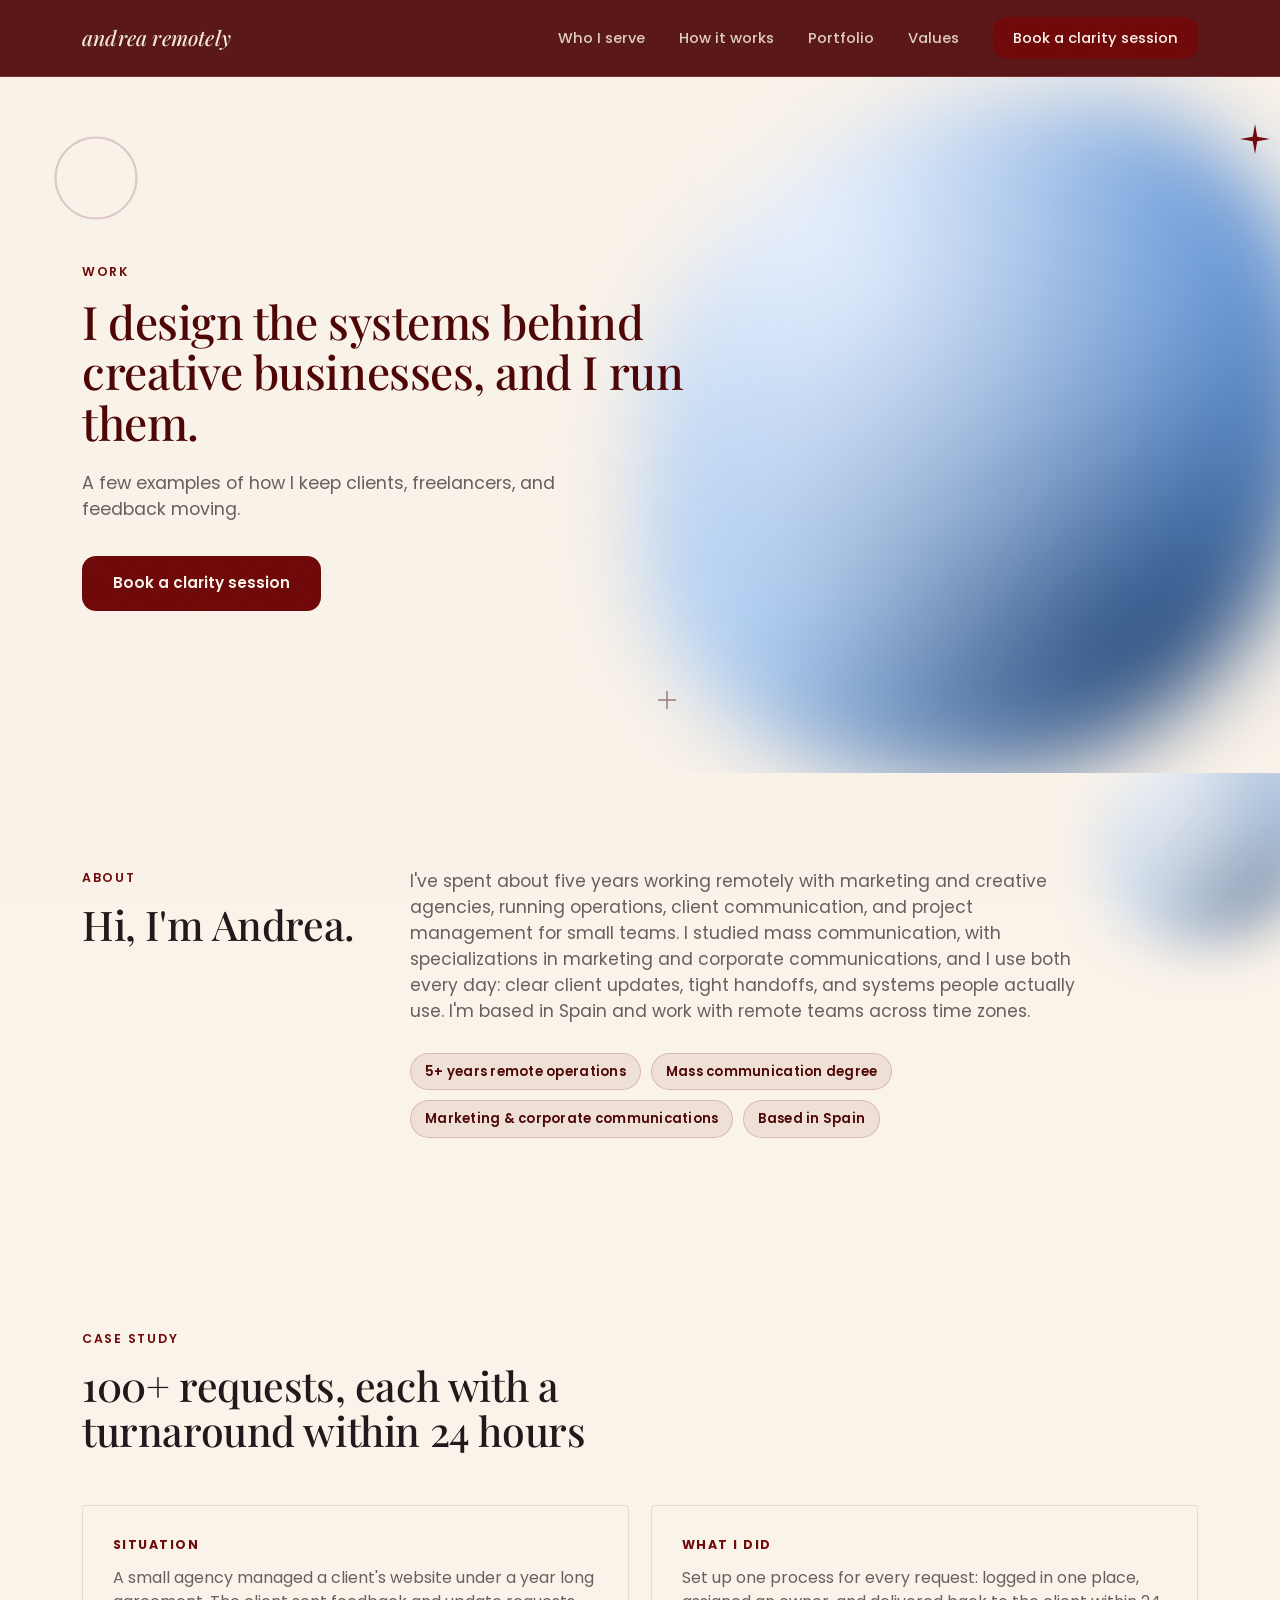
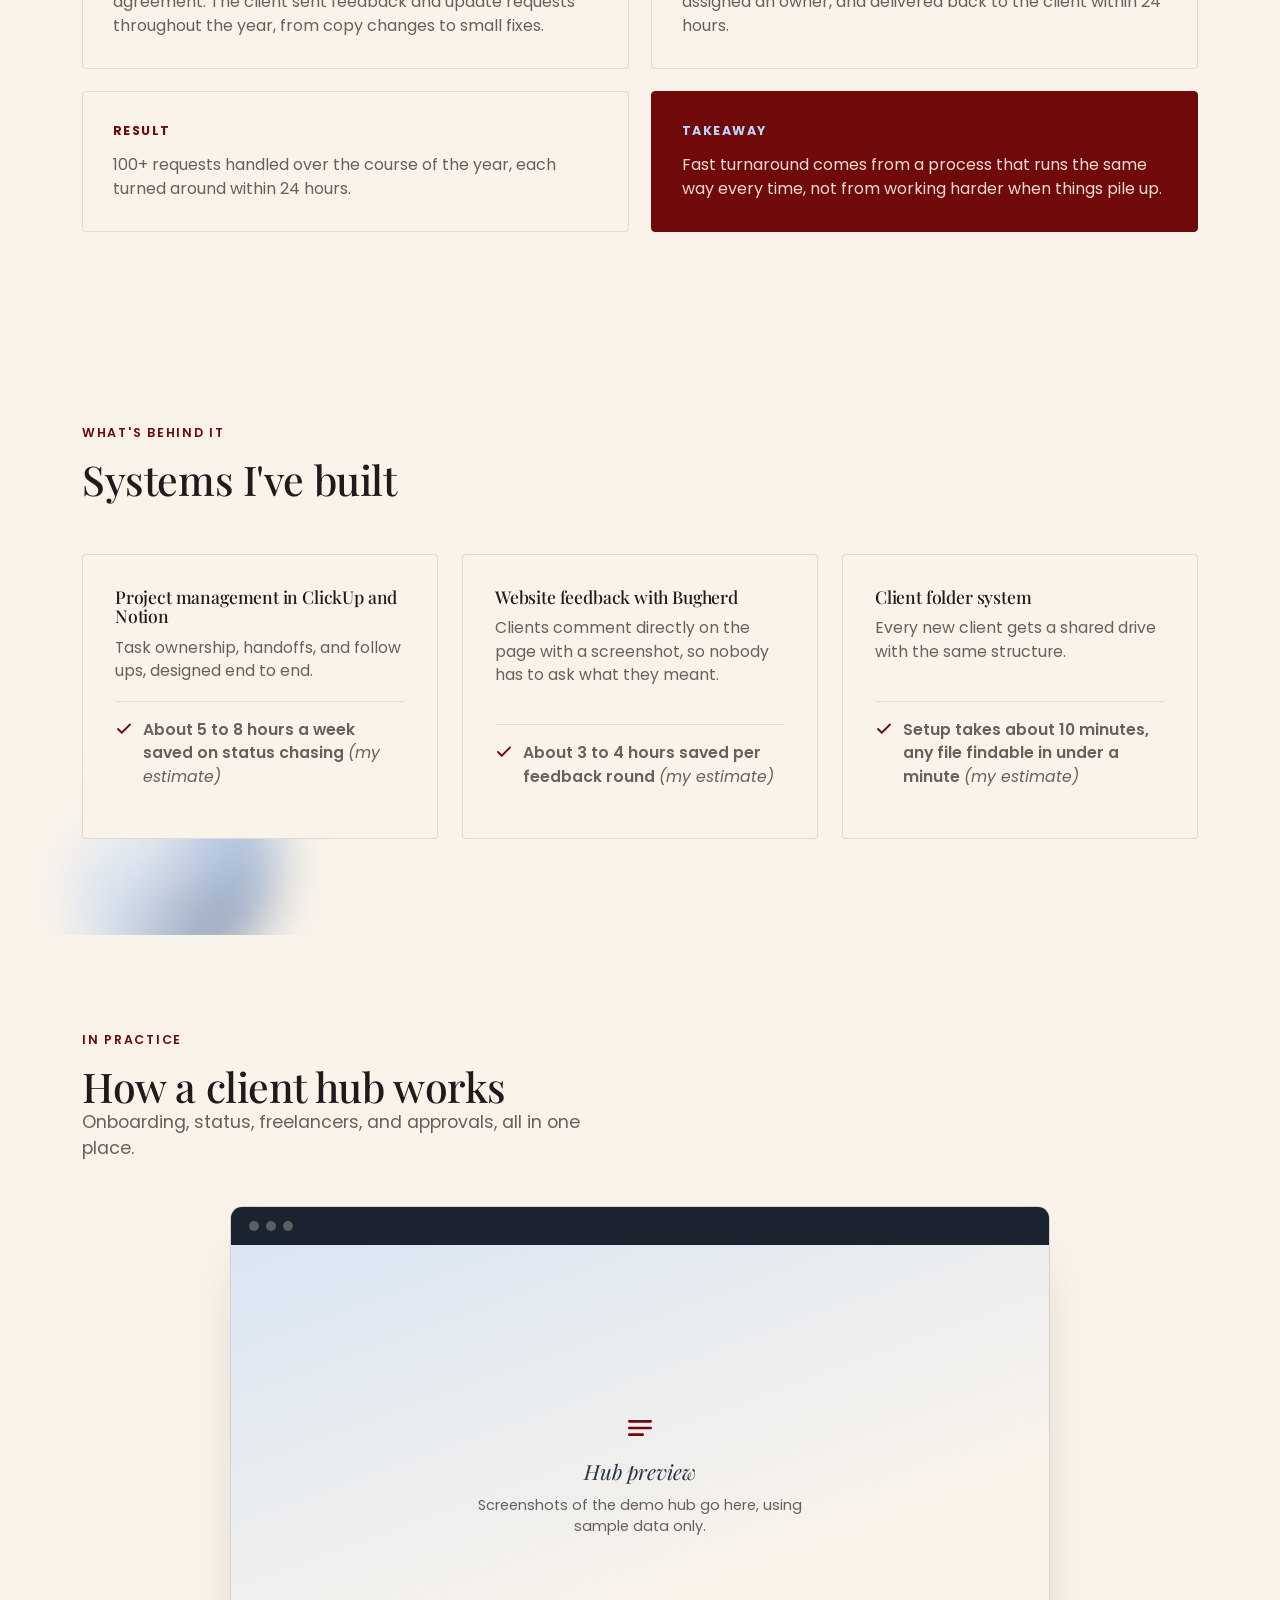
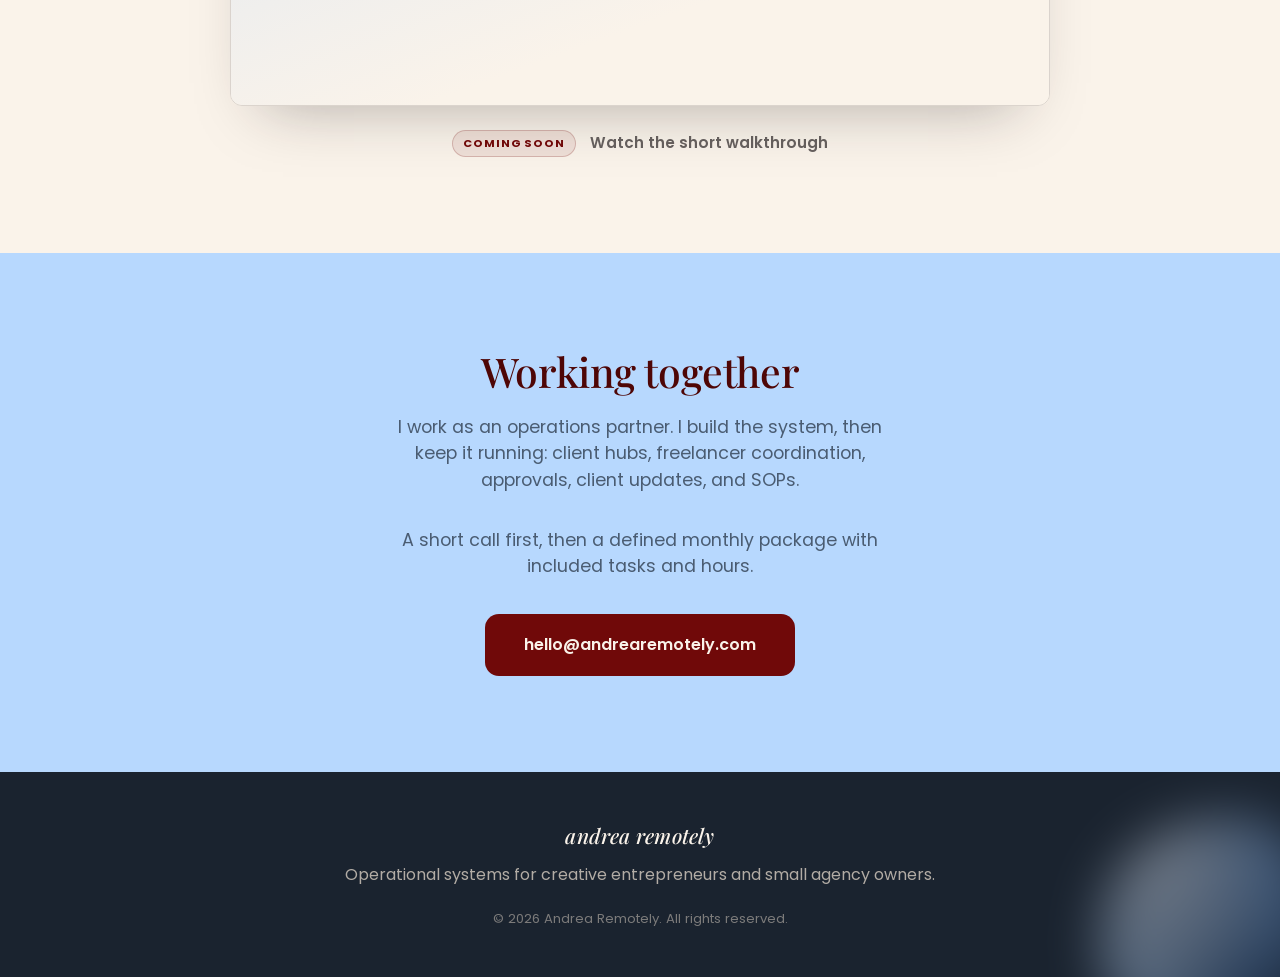
==== portfolio.html @ 5a0d592d "Add Portfolio page New page at portfolio.html, linked from the main nav on both pages. Reuses the ex" ====
<!DOCTYPE html>
<html lang="en">
<head>
<meta charset="UTF-8">
<meta name="viewport" content="width=device-width, initial-scale=1.0">
<title>Portfolio | Andrea Remotely</title>
<meta name="description" content="A few examples of how Andrea keeps clients, freelancers, and feedback moving: a case study, the systems behind it, and how a client hub works.">
<link rel="preconnect" href="https://fonts.googleapis.com">
<link rel="preconnect" href="https://fonts.gstatic.com" crossorigin>
<link href="https://fonts.googleapis.com/css2?family=Playfair+Display:ital,wght@0,400;0,500;0,600;0,700;1,400;1,500;1,600&family=Poppins:wght@400;500;600;700&display=swap" rel="stylesheet">
<link rel="stylesheet" href="styles.css">
</head>
<body>

<div class="grain"></div>

<header class="site-header" id="siteHeader">
  <div class="wrap header-inner">
    <a href="index.html" class="logo">andrea remotely</a>

    <nav class="main-nav" id="mainNav">
      <a href="index.html#who">Who I serve</a>
      <a href="index.html#offer">How it works</a>
      <a href="portfolio.html" aria-current="page">Portfolio</a>
      <a href="index.html#values">Values</a>
      <a href="index.html#contact" class="nav-cta">Book a clarity session</a>
    </nav>

    <button class="nav-toggle" id="navToggle" aria-label="Open menu" aria-expanded="false">
      <span></span><span></span><span></span>
    </button>
  </div>
</header>

<main id="top">

  <!-- HERO -->
  <section class="hero" id="hero">
    <svg class="deco deco-ring hero-ring" viewBox="0 0 60 60" aria-hidden="true"><circle cx="30" cy="30" r="27"/></svg>

    <div class="wrap hero-inner">
      <div class="hero-copy">
        <div class="hero-head">
          <p class="eyebrow">Work</p>
          <h1>I design the systems behind creative businesses, and I run them.</h1>
        </div>

        <div class="hero-body">
          <p class="lede">A few examples of how I keep clients, freelancers, and feedback moving.</p>
          <div class="hero-actions">
            <a href="index.html#contact" class="btn btn-primary">Book a clarity session</a>
          </div>
        </div>
      </div>

      <div class="hero-visual" aria-hidden="true">
        <div class="blob-wrap" id="blobWrap">
          <div class="blob"></div>
        </div>
        <svg class="deco deco-spark hero-spark" viewBox="0 0 40 40"><path d="M20 0 L23 17 L40 20 L23 23 L20 40 L17 23 L0 20 L17 17 Z"/></svg>
        <svg class="deco deco-cross hero-cross" viewBox="0 0 24 24"><path d="M11 0h2v11h11v2H13v11h-2V13H0v-2h11z"/></svg>
      </div>
    </div>
  </section>

  <!-- ABOUT -->
  <section class="section about" id="about">
    <div class="corner-blob corner-blob-about" aria-hidden="true"></div>
    <div class="wrap about-grid">
      <div class="about-head">
        <p class="eyebrow">About</p>
        <h2>Hi, I'm Andrea.</h2>
      </div>

      <div class="about-body">
        <p class="lede about-lede">I've spent about five years working remotely with marketing and creative agencies, running operations, client communication, and project management for small teams. I studied mass communication, with specializations in marketing and corporate communications, and I use both every day: clear client updates, tight handoffs, and systems people actually use. I'm based in Spain and work with remote teams across time zones.</p>

        <ul class="about-tags">
          <li>5+ years remote operations</li>
          <li>Mass communication degree</li>
          <li>Marketing &amp; corporate communications</li>
          <li>Based in Spain</li>
        </ul>
      </div>
    </div>
  </section>

  <!-- CASE STUDY -->
  <section class="section case">
    <div class="wrap">
      <div class="section-head">
        <p class="eyebrow">Case study</p>
        <h2>100+ requests, each with a turnaround within 24 hours</h2>
      </div>

      <div class="case-grid">
        <div class="case-card">
          <span class="case-label">Situation</span>
          <p>A small agency managed a client's website under a year long agreement. The client sent feedback and update requests throughout the year, from copy changes to small fixes.</p>
        </div>
        <div class="case-card">
          <span class="case-label">What I did</span>
          <p>Set up one process for every request: logged in one place, assigned an owner, and delivered back to the client within 24 hours.</p>
        </div>
        <div class="case-card">
          <span class="case-label">Result</span>
          <p>100+ requests handled over the course of the year, each turned around within 24 hours.</p>
        </div>
        <div class="case-card case-card-takeaway">
          <span class="case-label">Takeaway</span>
          <p>Fast turnaround comes from a process that runs the same way every time, not from working harder when things pile up.</p>
        </div>
      </div>
    </div>
  </section>

  <!-- SYSTEMS -->
  <section class="section systems">
    <div class="corner-blob corner-blob-systems" aria-hidden="true"></div>
    <div class="wrap">
      <div class="section-head">
        <p class="eyebrow">What's behind it</p>
        <h2>Systems I've built</h2>
      </div>

      <div class="systems-grid">
        <div class="system-card">
          <h3>Project management in ClickUp and Notion</h3>
          <p>Task ownership, handoffs, and follow ups, designed end to end.</p>
          <p class="system-stat">
            <svg class="deco-check" viewBox="0 0 24 24" aria-hidden="true"><path d="M20 6L9 17l-5-5" fill="none" stroke-width="2.4"/></svg>
            <span>About 5 to 8 hours a week saved on status chasing <span class="estimate">(my estimate)</span></span>
          </p>
        </div>
        <div class="system-card">
          <h3>Website feedback with Bugherd</h3>
          <p>Clients comment directly on the page with a screenshot, so nobody has to ask what they meant.</p>
          <p class="system-stat">
            <svg class="deco-check" viewBox="0 0 24 24" aria-hidden="true"><path d="M20 6L9 17l-5-5" fill="none" stroke-width="2.4"/></svg>
            <span>About 3 to 4 hours saved per feedback round <span class="estimate">(my estimate)</span></span>
          </p>
        </div>
        <div class="system-card">
          <h3>Client folder system</h3>
          <p>Every new client gets a shared drive with the same structure.</p>
          <p class="system-stat">
            <svg class="deco-check" viewBox="0 0 24 24" aria-hidden="true"><path d="M20 6L9 17l-5-5" fill="none" stroke-width="2.4"/></svg>
            <span>Setup takes about 10 minutes, any file findable in under a minute <span class="estimate">(my estimate)</span></span>
          </p>
        </div>
      </div>
    </div>
  </section>

  <!-- HUB -->
  <section class="section hub">
    <div class="wrap">
      <div class="section-head">
        <p class="eyebrow">In practice</p>
        <h2>How a client hub works</h2>
        <p class="lede">Onboarding, status, freelancers, and approvals, all in one place.</p>
      </div>

      <div class="hub-frame">
        <div class="hub-frame-bar">
          <span></span><span></span><span></span>
        </div>
        <div class="hub-frame-body">
          <svg class="deco-check hub-frame-icon" viewBox="0 0 24 24" aria-hidden="true"><path d="M4 7h16M4 12h16M4 17h10" fill="none" stroke-width="2"/></svg>
          <p>Hub preview</p>
          <p class="hub-frame-note">Screenshots of the demo hub go here, using sample data only.</p>
        </div>
      </div>

      <p class="hub-video">
        <span class="hub-video-badge">Coming soon</span>
        Watch the short walkthrough
      </p>
    </div>
  </section>

  <!-- WORKING TOGETHER -->
  <section class="section cta">
    <div class="wrap cta-inner">
      <h2>Working together</h2>
      <p class="lede">I work as an operations partner. I build the system, then keep it running: client hubs, freelancer coordination, approvals, client updates, and SOPs.</p>
      <p class="lede">A short call first, then a defined monthly package with included tasks and hours.</p>
      <a href="mailto:hello@andrearemotely.com" class="btn btn-primary btn-lg">hello@andrearemotely.com</a>
    </div>
  </section>

</main>

<footer class="site-footer">
  <div class="corner-blob corner-blob-footer" aria-hidden="true"></div>
  <div class="wrap footer-inner">
    <span class="logo logo-footer">andrea remotely</span>
    <p>Operational systems for creative entrepreneurs and small agency owners.</p>
    <p class="footer-copy">&copy; <span id="year"></span> Andrea Remotely. All rights reserved.</p>
  </div>
</footer>

<script src="script.js"></script>
</body>
</html>
---- styles.css ----
/* ---------------------------------------------------
   Andrea Remotely — Landing Page
   Palette: maroon / navy / cream / sky
--------------------------------------------------- */

:root {
  --maroon: #700909;
  --maroon-dark: #4e0606;
  --navy: #263343;
  --navy-dark: #1a232f;
  --cream: #f3e7d7;
  --cream-soft: #faf3ea;
  --sky: #b7d8fe;
  --ink: #211a1c;
  --ink-soft: rgba(33, 26, 28, 0.68);

  --serif: "Playfair Display", "Iowan Old Style", Georgia, serif;
  --sans: "Poppins", "Helvetica Neue", Arial, sans-serif;

  --sky-deep: #8fb8e8;

  --blob-1: #eaf2ff;
  --blob-2: #b7d8fe;
  --blob-3: #5f93d6;
  --blob-4: #2f5f9e;
  --blob-bg:
    radial-gradient(at 25% 20%, var(--blob-1) 0px, transparent 62%),
    radial-gradient(at 78% 18%, var(--blob-3) 0px, transparent 58%),
    radial-gradient(at 80% 78%, rgba(28, 58, 102, 0.78) 0px, transparent 62%),
    radial-gradient(at 20% 78%, var(--blob-2) 0px, transparent 58%),
    linear-gradient(160deg, var(--blob-2) 0%, var(--blob-4) 100%);

  --max: 1180px;
  --radius: 4px;
  --radius-btn: 14px;
}

* { box-sizing: border-box; }

html { scroll-behavior: smooth; }

body {
  margin: 0;
  background: var(--cream-soft);
  color: var(--ink);
  font-family: var(--sans);
  line-height: 1.5;
  -webkit-font-smoothing: antialiased;
}

@media (prefers-reduced-motion: reduce) {
  html { scroll-behavior: auto; }
}

img, svg { display: block; max-width: 100%; }

a { color: inherit; text-decoration: none; }

.wrap {
  max-width: var(--max);
  margin: 0 auto;
  padding: 0 32px;
}

h1, h2, h3 {
  font-family: var(--serif);
  font-weight: 500;
  line-height: 1.1;
  margin: 0;
  letter-spacing: -0.01em;
}

h2 { font-size: clamp(1.9rem, 3.2vw, 2.6rem); }
h3 { font-size: 1.25rem; }

p { margin: 0; }

.eyebrow {
  font-family: var(--sans);
  font-size: 0.78rem;
  font-weight: 600;
  letter-spacing: 0.14em;
  text-transform: uppercase;
  color: var(--maroon);
  margin: 0 0 14px;
}

.eyebrow-light { color: rgba(243, 231, 215, 0.72); }
.eyebrow-accent { color: var(--sky); }

.lede {
  font-size: 1.1rem;
  color: var(--ink-soft);
  max-width: 46ch;
}

/* -------------------- grain / texture -------------------- */
.grain {
  position: fixed;
  inset: 0;
  pointer-events: none;
  z-index: 999;
  opacity: 0.035;
  mix-blend-mode: multiply;
  background-image: url("data:image/svg+xml,%3Csvg xmlns='http://www.w3.org/2000/svg' width='120' height='120'%3E%3Cfilter id='n'%3E%3CfeTurbulence type='fractalNoise' baseFrequency='0.9' numOctaves='2' stitchTiles='stitch'/%3E%3C/filter%3E%3Crect width='100%25' height='100%25' filter='url(%23n)'/%3E%3C/svg%3E");
}

/* -------------------- header -------------------- */
.site-header {
  position: sticky;
  top: 0;
  z-index: 100;
  background: rgba(78, 6, 6, 0.92);
  border-bottom: 1px solid rgba(243, 231, 215, 0.14);
  isolation: isolate;
}

/* blur lives on a pseudo element, not on .site-header itself, so the
   header never becomes a containing block for its fixed-position
   descendant (.main-nav on mobile) */
.site-header::before {
  content: "";
  position: absolute;
  inset: 0;
  z-index: -1;
  backdrop-filter: blur(10px);
}

.header-inner {
  display: flex;
  align-items: center;
  justify-content: space-between;
  height: 76px;
}

.logo {
  font-family: var(--serif);
  font-style: italic;
  font-weight: 500;
  font-size: 1.3rem;
  color: var(--cream);
  letter-spacing: 0.01em;
}

.main-nav {
  display: flex;
  align-items: center;
  gap: 34px;
}

.main-nav a {
  font-size: 0.92rem;
  font-weight: 500;
  color: rgba(243, 231, 215, 0.88);
  transition: color 0.2s ease;
}

.main-nav a:hover { color: var(--sky); }

.nav-cta {
  background: var(--maroon);
  color: var(--cream-soft) !important;
  padding: 10px 20px;
  border-radius: var(--radius-btn);
  font-weight: 600;
}

.nav-cta:hover { background: var(--cream); color: var(--maroon-dark) !important; }

.nav-toggle {
  display: none;
  flex-direction: column;
  justify-content: center;
  gap: 5px;
  width: 40px;
  height: 40px;
  background: none;
  border: none;
  cursor: pointer;
  padding: 0;
}

.nav-toggle span {
  display: block;
  height: 2px;
  width: 100%;
  background: var(--cream);
  transition: transform 0.25s ease, opacity 0.25s ease;
}

.nav-toggle.is-open span:nth-child(1) { transform: translateY(7px) rotate(45deg); }
.nav-toggle.is-open span:nth-child(2) { opacity: 0; }
.nav-toggle.is-open span:nth-child(3) { transform: translateY(-7px) rotate(-45deg); }

/* -------------------- buttons -------------------- */
.btn {
  display: inline-flex;
  align-items: center;
  justify-content: center;
  padding: 15px 30px;
  border-radius: var(--radius-btn);
  font-weight: 600;
  font-size: 0.95rem;
  border: 1px solid transparent;
  transition: transform 0.2s ease, background 0.2s ease, border-color 0.2s ease, color 0.2s ease;
}

.btn-primary {
  background: var(--maroon);
  color: var(--cream-soft);
}

.btn-primary:hover { background: var(--maroon-dark); transform: translateY(-2px); }

.btn-lg { padding: 18px 38px; font-size: 1rem; }

/* -------------------- decorative shapes -------------------- */
.deco { position: absolute; fill: var(--maroon); }
.deco-ring, .deco-check { fill: none; stroke: currentColor; }

.hero-spark { width: 30px; top: 4%; right: 8%; color: var(--maroon); animation: float 7s ease-in-out infinite; }
.hero-cross { width: 18px; bottom: 10%; left: 2%; color: var(--maroon-dark); fill: var(--maroon-dark); opacity: 0.5; }
.hero-ring { width: 90px; top: 8%; left: 4%; color: rgba(107, 33, 56, 0.2); stroke-width: 1.4; }

@keyframes float {
  0%, 100% { transform: translateY(0); }
  50% { transform: translateY(-10px); }
}

@keyframes blobDrift {
  0%, 100% { border-radius: 62% 38% 55% 45% / 55% 45% 62% 38%; transform: rotate(0deg); }
  50% { border-radius: 45% 55% 40% 60% / 60% 40% 55% 45%; transform: rotate(6deg); }
}

@media (prefers-reduced-motion: reduce) {
  .hero-spark { animation: none; }
  .blob { animation: none !important; }
}

/* -------------------- hero -------------------- */
.hero {
  position: relative;
  overflow: hidden;
  padding: 120px 0 96px;
}

.hero-inner {
  position: relative;
  min-height: 480px;
  display: flex;
  align-items: center;
}

.hero-copy {
  position: relative;
  z-index: 1;
  max-width: 620px;
  text-align: left;
}

.hero h1 {
  font-size: clamp(2.1rem, 3.6vw, 3.4rem);
  color: var(--maroon-dark);
  margin-bottom: 0;
}

.hero-body { margin-top: 22px; }

.hero .lede { max-width: 46ch; margin: 0; }

.lg-only { display: none; }

@media (min-width: 761px) {
  .lg-only { display: inline; }
}

.hero-actions {
  margin-top: 34px;
  display: flex;
  gap: 16px;
  flex-wrap: wrap;
  justify-content: flex-start;
}

/* -------------------- hero visual: background blob -------------------- */
.hero-visual {
  position: absolute;
  top: 50%;
  right: -8%;
  transform: translateY(-50%);
  width: 76%;
  max-width: 680px;
  aspect-ratio: 1 / 1;
  z-index: 0;
  pointer-events: none;
  display: flex;
  align-items: center;
  justify-content: center;
}

.blob-wrap {
  width: 100%;
  aspect-ratio: 1 / 1;
  transition: transform 0.6s cubic-bezier(0.16, 1, 0.3, 1);
  will-change: transform;
}

.blob {
  position: relative;
  width: 100%;
  height: 100%;
  background: var(--blob-bg);
  border-radius: 62% 38% 55% 45% / 55% 45% 62% 38%;
  filter: blur(42px);
  animation: blobDrift 10s ease-in-out infinite;
}

/* -------------------- corner blob accents -------------------- */
/* small, low opacity echoes of the hero blob, tying sections together */
.corner-blob {
  position: absolute;
  background: var(--blob-bg);
  border-radius: 62% 38% 55% 45% / 55% 45% 62% 38%;
  filter: blur(26px);
  opacity: 0.55;
  pointer-events: none;
  z-index: -1;
}

.corner-blob-who { width: 260px; height: 260px; top: -60px; right: -60px; }
.corner-blob-pain { width: 220px; height: 220px; bottom: -50px; left: -50px; opacity: 0.4; }
.corner-blob-change { width: 200px; height: 200px; bottom: -40px; right: 8%; }
.corner-blob-values { width: 240px; height: 240px; top: -50px; left: -60px; }
.corner-blob-footer { width: 220px; height: 220px; bottom: -60px; right: -40px; opacity: 0.4; }

@media (max-width: 760px) {
  .corner-blob { transform: scale(0.75); }
}

/* -------------------- generic section -------------------- */
.section { padding: 96px 0; }

.section-head { max-width: 640px; margin-bottom: 52px; }

/* -------------------- who i serve -------------------- */
.who { position: relative; overflow: hidden; isolation: isolate; }

.trait-grid {
  list-style: none;
  margin: 0;
  padding: 0;
  display: grid;
  grid-template-columns: repeat(2, 1fr);
  gap: 1px;
  background: rgba(33, 26, 28, 0.1);
  border: 1px solid rgba(33, 26, 28, 0.1);
}

.trait-grid li {
  background: var(--cream-soft);
  padding: 34px;
  display: flex;
  gap: 18px;
  align-items: flex-start;
}

.trait-num {
  font-family: var(--serif);
  font-style: italic;
  font-size: 1.4rem;
  color: var(--maroon);
  flex-shrink: 0;
}

@supports (-webkit-text-stroke: 1px black) {
  .trait-num {
    color: transparent;
    -webkit-text-stroke: 1px var(--maroon);
  }
}

.trait-grid p {
  font-size: 1.02rem;
  color: var(--ink-soft);
}

/* -------------------- pain -------------------- */
.pain {
  position: relative;
  overflow: hidden;
  isolation: isolate;
  background: var(--navy-dark);
  color: var(--cream);
}

.pain-grid {
  display: grid;
  grid-template-columns: 1fr 1fr;
  gap: 64px;
}

.pain-say blockquote {
  margin: 0 0 22px;
  padding-left: 20px;
  border-left: 2px solid var(--sky);
  font-family: var(--serif);
  font-style: italic;
  font-size: 1.2rem;
  color: rgba(243, 231, 215, 0.92);
}

.pain-really ul {
  list-style: none;
  margin: 0;
  padding: 0;
  display: flex;
  flex-direction: column;
  gap: 18px;
}

.pain-really li {
  padding-left: 22px;
  position: relative;
  font-size: 1.02rem;
  color: rgba(243, 231, 215, 0.85);
}

.pain-really li::before {
  content: "";
  position: absolute;
  left: 0;
  top: 9px;
  width: 8px;
  height: 8px;
  background: var(--maroon);
  transform: rotate(45deg);
}

/* -------------------- what changes -------------------- */
.change { position: relative; overflow: hidden; isolation: isolate; }

.change-grid {
  display: grid;
  grid-template-columns: repeat(3, 1fr);
  gap: 22px;
}

.change-card {
  background: var(--cream-soft);
  border: 1px solid rgba(33, 26, 28, 0.1);
  border-radius: var(--radius);
  padding: 30px;
  transition: background 0.2s ease, border-color 0.2s ease, transform 0.2s ease;
}

.change-card:hover {
  background: rgba(183, 216, 254, 0.3);
  border-color: var(--sky-deep);
  transform: translateY(-3px);
}

.deco-check {
  width: 24px;
  color: var(--maroon);
  margin-bottom: 18px;
  stroke-linecap: round;
  stroke-linejoin: round;
}

.change-card p {
  font-size: 1.02rem;
  font-weight: 500;
}

/* -------------------- offer: horizontal scroll carousel -------------------- */
.offer-grid {
  display: flex;
  gap: 24px;
  overflow-x: auto;
  scroll-snap-type: x mandatory;
  scroll-behavior: smooth;
  -webkit-overflow-scrolling: touch;
  scrollbar-width: none;
  padding-bottom: 4px;
  max-width: 480px;
  margin: 0 auto;
}

.offer-grid::-webkit-scrollbar { display: none; }

@media (prefers-reduced-motion: reduce) {
  .offer-grid { scroll-behavior: auto; }
}

.offer-dots {
  display: flex;
  justify-content: center;
  gap: 10px;
  margin-top: 22px;
}

.offer-dot {
  width: 9px;
  height: 9px;
  border-radius: 50%;
  border: none;
  padding: 0;
  background: rgba(33, 26, 28, 0.18);
  cursor: pointer;
  transition: background 0.2s ease, transform 0.2s ease;
}

.offer-dot:hover { background: var(--sky-deep); }

.offer-dot.is-active {
  background: var(--maroon);
  transform: scale(1.2);
}

.offer-card {
  background: var(--cream-soft);
  border: 1px solid rgba(33, 26, 28, 0.12);
  border-radius: var(--radius);
  padding: 40px 32px;
  display: flex;
  flex-direction: column;
  flex: 0 0 min(100%, 480px);
  scroll-snap-align: center;
}

.offer-card-mid {
  background: var(--maroon);
  color: var(--cream-soft);
  border-color: var(--maroon);
}

.offer-card-mid h3,
.offer-card-mid .offer-num { color: var(--cream-soft); }

.offer-num {
  font-family: var(--serif);
  font-style: italic;
  font-size: 2.2rem;
  color: var(--sky);
  margin-bottom: 10px;
}

.offer-card h3 { margin-bottom: 14px; }

.offer-card p { color: var(--ink-soft); font-size: 0.98rem; }

.offer-card-mid p { color: rgba(250, 243, 234, 0.86); }

.offer-optional {
  font-size: 0.78rem;
  font-weight: 600;
  text-transform: uppercase;
  letter-spacing: 0.1em;
  color: var(--maroon) !important;
  margin-bottom: 10px !important;
}

/* -------------------- values -------------------- */
.values { position: relative; overflow: hidden; isolation: isolate; }

.values-grid {
  display: grid;
  grid-template-columns: repeat(3, 1fr);
  gap: 40px 32px;
}

.value-card {
  border-top: 2px solid var(--maroon);
  padding-top: 20px;
}

.value-card h3 { margin-bottom: 10px; }

.value-card p { color: var(--ink-soft); font-size: 0.98rem; }

/* -------------------- cta -------------------- */
.cta {
  position: relative;
  overflow: hidden;
  text-align: center;
  background: var(--sky);
}

.cta h2 { color: var(--maroon-dark); }

.cta .lede {
  color: rgba(38, 51, 67, 0.75);
  margin: 20px auto 34px;
}

.cta-email {
  margin-top: 20px;
  font-size: 0.95rem;
  color: rgba(38, 51, 67, 0.7);
}

.cta-email a {
  color: var(--maroon-dark);
  font-weight: 600;
  text-decoration: underline;
  text-underline-offset: 3px;
}

/* -------------------- footer -------------------- */
.site-footer {
  position: relative;
  overflow: hidden;
  isolation: isolate;
  background: var(--navy-dark);
  color: rgba(243, 231, 215, 0.7);
  padding: 48px 0;
  text-align: center;
}

.footer-inner {
  display: flex;
  flex-direction: column;
  align-items: center;
  gap: 8px;
}

.logo-footer {
  color: var(--cream-soft);
  margin-bottom: 4px;
}

.footer-copy {
  margin-top: 14px;
  font-size: 0.82rem;
  color: rgba(243, 231, 215, 0.45);
}

/* -------------------- portfolio: about -------------------- */
.about { position: relative; overflow: hidden; isolation: isolate; }

.about-grid {
  display: grid;
  grid-template-columns: 280px 1fr;
  gap: 48px;
  align-items: start;
}

.about-lede { max-width: 62ch; font-size: 1.08rem; }

.about-tags {
  list-style: none;
  margin: 28px 0 0;
  padding: 0;
  display: flex;
  flex-wrap: wrap;
  gap: 10px;
}

.about-tags li {
  font-size: 0.82rem;
  font-weight: 600;
  letter-spacing: 0.02em;
  color: var(--maroon-dark);
  background: rgba(112, 9, 9, 0.08);
  border: 1px solid rgba(112, 9, 9, 0.18);
  padding: 8px 14px;
  border-radius: 999px;
}

.corner-blob-about { width: 220px; height: 220px; top: -50px; right: -40px; }

/* -------------------- portfolio: case study -------------------- */
.case-grid {
  display: grid;
  grid-template-columns: repeat(2, 1fr);
  gap: 22px;
}

.case-card {
  background: var(--cream-soft);
  border: 1px solid rgba(33, 26, 28, 0.1);
  border-radius: var(--radius);
  padding: 30px;
}

.case-label {
  display: block;
  font-size: 0.78rem;
  font-weight: 700;
  letter-spacing: 0.12em;
  text-transform: uppercase;
  color: var(--maroon);
  margin-bottom: 12px;
}

.case-card p { color: var(--ink-soft); font-size: 1rem; }

.case-card-takeaway {
  background: var(--maroon);
  border-color: var(--maroon);
}

.case-card-takeaway .case-label { color: var(--sky); }
.case-card-takeaway p { color: rgba(250, 243, 234, 0.9); }

/* -------------------- portfolio: systems -------------------- */
.systems { position: relative; overflow: hidden; isolation: isolate; }

.systems-grid {
  display: grid;
  grid-template-columns: repeat(3, 1fr);
  gap: 24px;
}

.system-card {
  background: var(--cream-soft);
  border: 1px solid rgba(33, 26, 28, 0.12);
  border-radius: var(--radius);
  padding: 32px;
  display: flex;
  flex-direction: column;
}

.system-card h3 { font-size: 1.1rem; margin-bottom: 10px; }

.system-card > p { color: var(--ink-soft); font-size: 0.98rem; margin-bottom: 18px; }

.system-stat {
  margin-top: auto;
  display: flex;
  align-items: flex-start;
  gap: 10px;
  font-size: 0.9rem;
  font-weight: 600;
  color: var(--maroon-dark);
  padding-top: 16px;
  border-top: 1px solid rgba(33, 26, 28, 0.1);
}

.system-stat .deco-check { width: 18px; margin-bottom: 0; margin-top: 2px; flex-shrink: 0; }

.estimate { font-weight: 400; font-style: italic; color: var(--ink-soft); }

.corner-blob-systems { width: 200px; height: 200px; bottom: -40px; left: 6%; }

/* -------------------- portfolio: client hub -------------------- */
.hub .section-head { margin-bottom: 44px; }

.hub-frame {
  max-width: 820px;
  margin: 0 auto;
  border-radius: 12px;
  overflow: hidden;
  border: 1px solid rgba(33, 26, 28, 0.14);
  box-shadow: 0 30px 60px -32px rgba(33, 26, 28, 0.35);
}

.hub-frame-bar {
  display: flex;
  gap: 7px;
  padding: 14px 18px;
  background: var(--navy-dark);
}

.hub-frame-bar span {
  width: 10px;
  height: 10px;
  border-radius: 50%;
  background: rgba(243, 231, 215, 0.3);
}

.hub-frame-body {
  aspect-ratio: 16 / 9;
  background: linear-gradient(160deg, rgba(183, 216, 254, 0.5) 0%, var(--cream-soft) 70%);
  display: flex;
  flex-direction: column;
  align-items: center;
  justify-content: center;
  gap: 8px;
  text-align: center;
  padding: 40px;
}

.hub-frame-icon { width: 32px; color: var(--maroon); margin-bottom: 4px; }

.hub-frame-body p {
  font-family: var(--serif);
  font-style: italic;
  font-size: 1.3rem;
  color: var(--navy);
}

.hub-frame-note {
  font-family: var(--sans) !important;
  font-style: normal !important;
  font-size: 0.9rem !important;
  color: var(--ink-soft) !important;
  max-width: 36ch;
}

.hub-video {
  margin-top: 24px;
  text-align: center;
  font-size: 0.95rem;
  font-weight: 600;
  color: var(--ink-soft);
}

.hub-video-badge {
  display: inline-block;
  font-size: 0.7rem;
  font-weight: 700;
  letter-spacing: 0.08em;
  text-transform: uppercase;
  color: var(--maroon);
  background: rgba(112, 9, 9, 0.08);
  border: 1px solid rgba(112, 9, 9, 0.2);
  padding: 4px 10px;
  border-radius: 999px;
  margin-right: 10px;
  vertical-align: middle;
}

/* -------------------- responsive -------------------- */
@media (max-width: 900px) {
  .pain-grid,
  .change-grid,
  .values-grid,
  .case-grid,
  .systems-grid { grid-template-columns: 1fr; }

  .trait-grid { grid-template-columns: 1fr; }

  .about-grid { grid-template-columns: 1fr; gap: 24px; }

  .hero-visual {
    right: -12%;
    width: 78%;
    max-width: 400px;
  }
}

@media (max-width: 760px) {
  .main-nav {
    position: fixed;
    inset: 76px 0 0 0;
    background: var(--maroon-dark);
    flex-direction: column;
    align-items: flex-start;
    gap: 0;
    padding: 20px 32px 32px;
    transform: translateX(100%);
    transition: transform 0.3s ease;
  }

  .main-nav.is-open { transform: translateX(0); }

  .main-nav a {
    width: 100%;
    padding: 16px 0;
    border-bottom: 1px solid rgba(243, 231, 215, 0.14);
    font-size: 1.05rem;
  }

  .nav-cta {
    margin-top: 18px;
    text-align: center;
    width: 100%;
  }

  .nav-toggle { display: flex; }

  .hero { padding: 88px 0 72px; }
  .section { padding: 72px 0; }
  .hero-ring, .hero-cross { display: none; }
}

@media (max-width: 520px) {
  .wrap { padding: 0 20px; }
  .btn { width: 100%; }
  .hero-actions { flex-direction: column; width: 100%; }

  .hero-visual {
    top: 42%;
    right: -20%;
    width: 92%;
  }
}
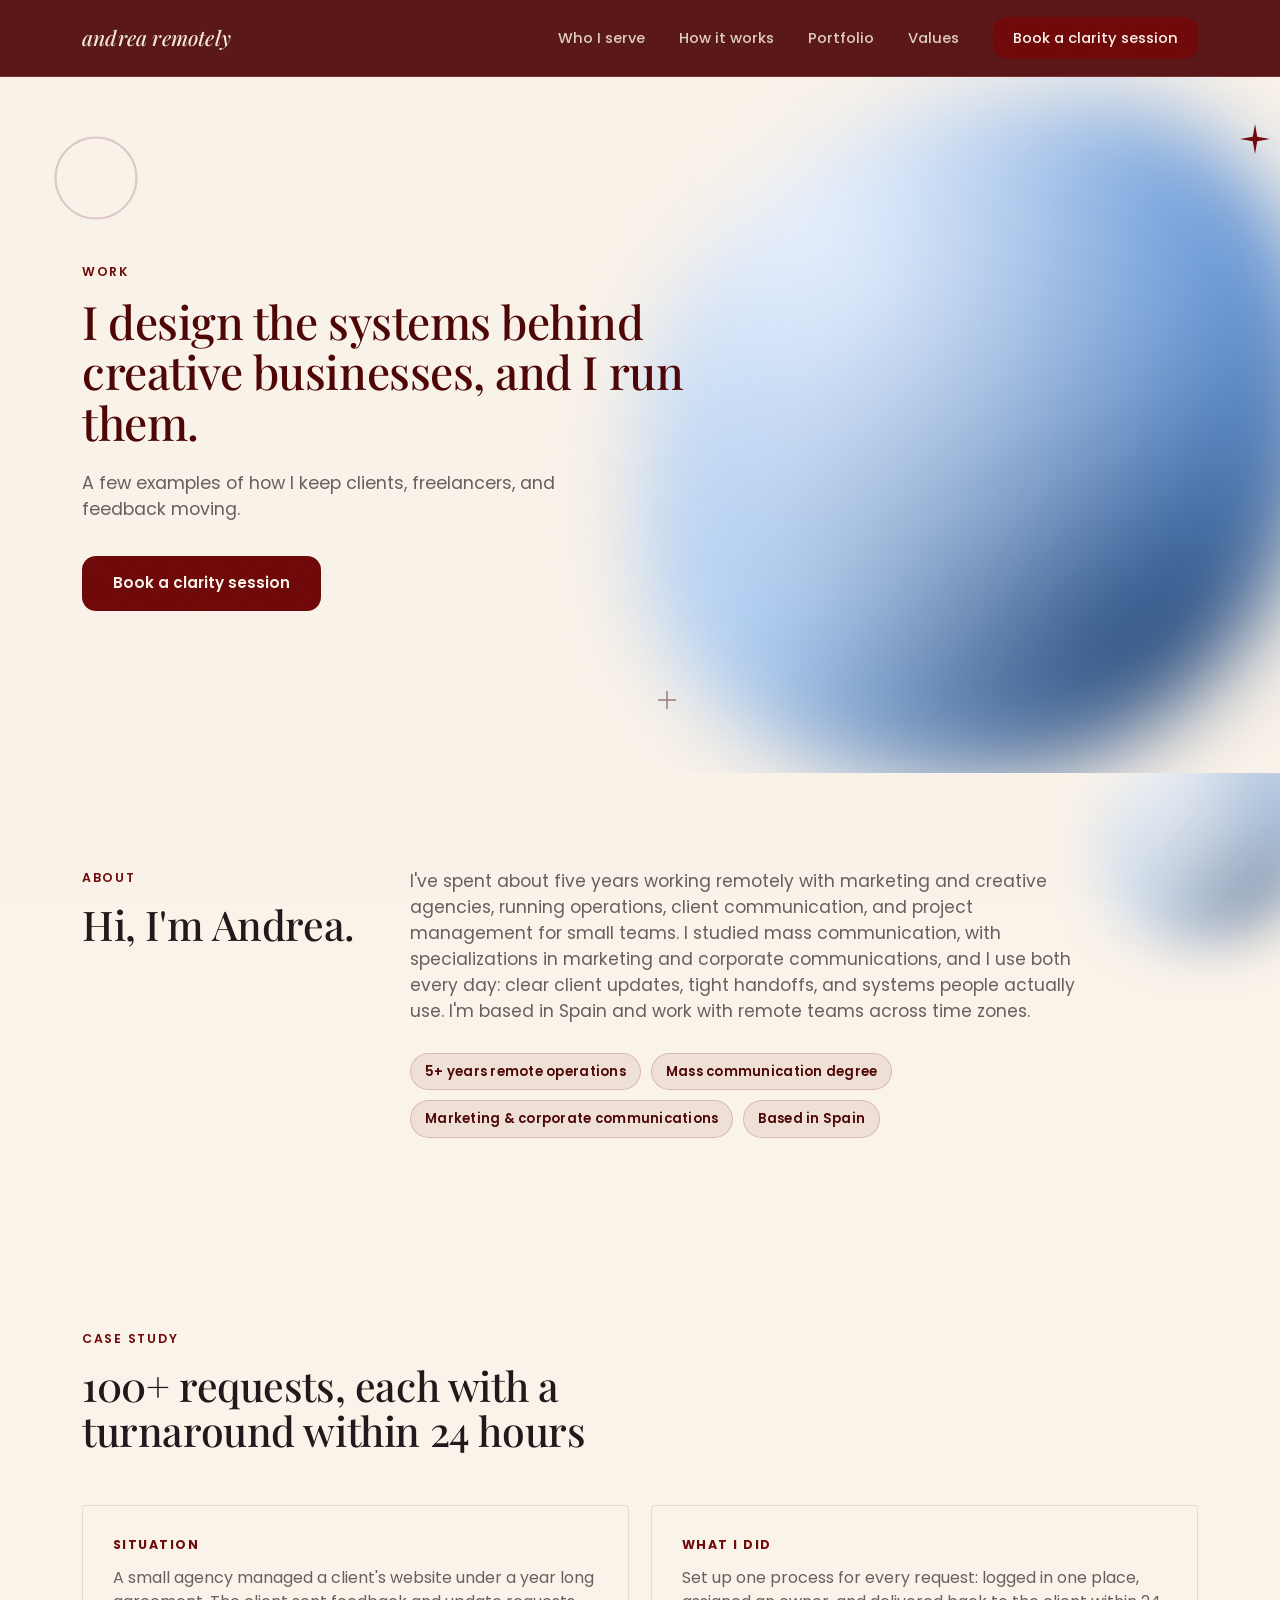
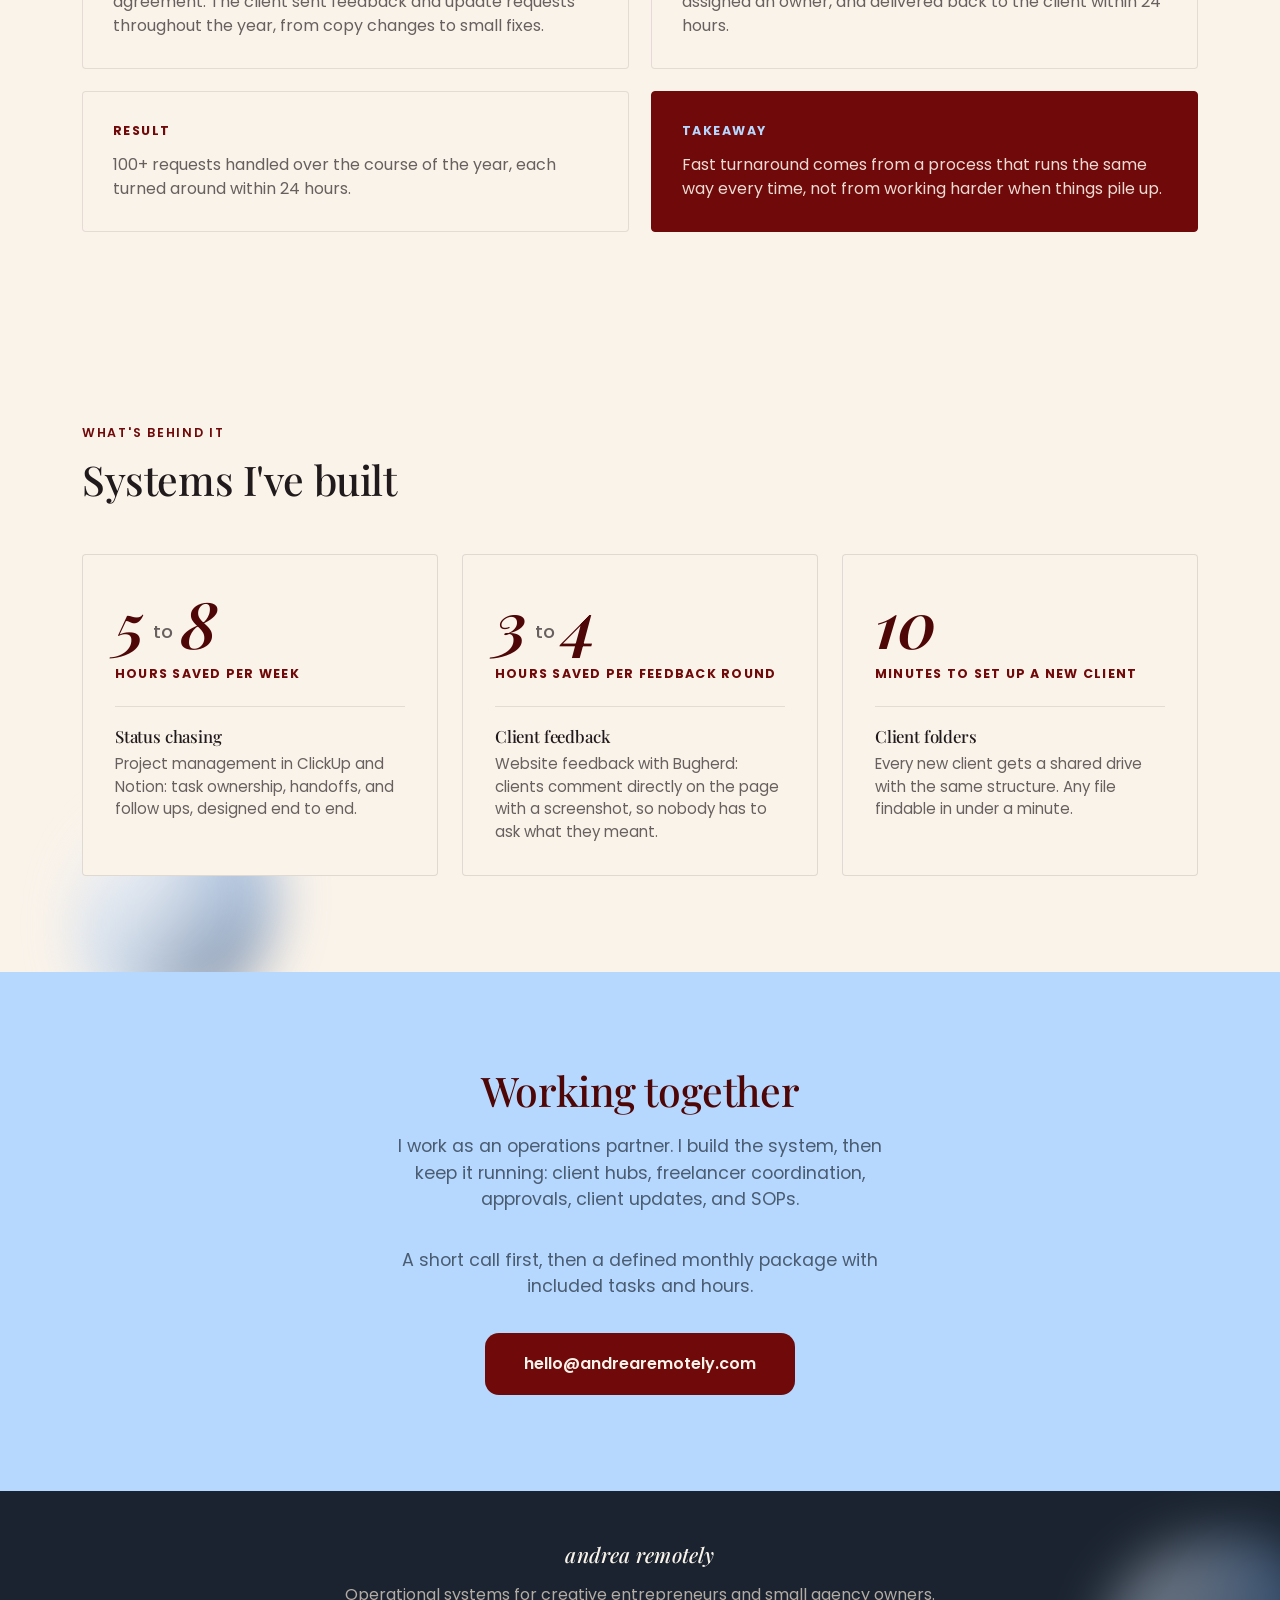
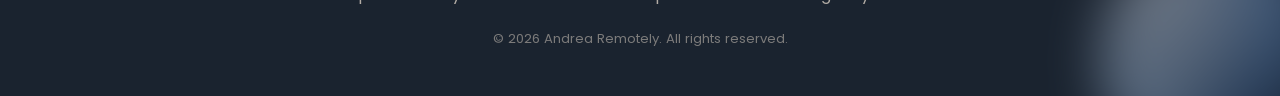
==== commit 33e3ea51: "Remove Hub section, redo Systems as metric cards, add scroll reveal - Remove the "How a client hub w" ====
--- a/portfolio.html
+++ b/portfolio.html
@@ -4,7 +4,7 @@
 <meta charset="UTF-8">
 <meta name="viewport" content="width=device-width, initial-scale=1.0">
 <title>Portfolio | Andrea Remotely</title>
-<meta name="description" content="A few examples of how Andrea keeps clients, freelancers, and feedback moving: a case study, the systems behind it, and how a client hub works.">
+<meta name="description" content="A few examples of how Andrea keeps clients, freelancers, and feedback moving: a case study and the systems behind it.">
 <link rel="preconnect" href="https://fonts.googleapis.com">
 <link rel="preconnect" href="https://fonts.gstatic.com" crossorigin>
 <link href="https://fonts.googleapis.com/css2?family=Playfair+Display:ital,wght@0,400;0,500;0,600;0,700;1,400;1,500;1,600&family=Poppins:wght@400;500;600;700&display=swap" rel="stylesheet">
@@ -124,58 +124,31 @@
       </div>
 
       <div class="systems-grid">
-        <div class="system-card">
-          <h3>Project management in ClickUp and Notion</h3>
-          <p>Task ownership, handoffs, and follow ups, designed end to end.</p>
-          <p class="system-stat">
-            <svg class="deco-check" viewBox="0 0 24 24" aria-hidden="true"><path d="M20 6L9 17l-5-5" fill="none" stroke-width="2.4"/></svg>
-            <span>About 5 to 8 hours a week saved on status chasing <span class="estimate">(my estimate)</span></span>
-          </p>
+        <div class="metric-card">
+          <p class="metric-number">5<span class="metric-to">to</span>8</p>
+          <p class="metric-unit">Hours saved per week</p>
+          <div class="metric-detail">
+            <h3>Status chasing</h3>
+            <p>Project management in ClickUp and Notion: task ownership, handoffs, and follow ups, designed end to end.</p>
+          </div>
         </div>
-        <div class="system-card">
-          <h3>Website feedback with Bugherd</h3>
-          <p>Clients comment directly on the page with a screenshot, so nobody has to ask what they meant.</p>
-          <p class="system-stat">
-            <svg class="deco-check" viewBox="0 0 24 24" aria-hidden="true"><path d="M20 6L9 17l-5-5" fill="none" stroke-width="2.4"/></svg>
-            <span>About 3 to 4 hours saved per feedback round <span class="estimate">(my estimate)</span></span>
-          </p>
+        <div class="metric-card">
+          <p class="metric-number">3<span class="metric-to">to</span>4</p>
+          <p class="metric-unit">Hours saved per feedback round</p>
+          <div class="metric-detail">
+            <h3>Client feedback</h3>
+            <p>Website feedback with Bugherd: clients comment directly on the page with a screenshot, so nobody has to ask what they meant.</p>
+          </div>
         </div>
-        <div class="system-card">
-          <h3>Client folder system</h3>
-          <p>Every new client gets a shared drive with the same structure.</p>
-          <p class="system-stat">
-            <svg class="deco-check" viewBox="0 0 24 24" aria-hidden="true"><path d="M20 6L9 17l-5-5" fill="none" stroke-width="2.4"/></svg>
-            <span>Setup takes about 10 minutes, any file findable in under a minute <span class="estimate">(my estimate)</span></span>
-          </p>
+        <div class="metric-card">
+          <p class="metric-number">10</p>
+          <p class="metric-unit">Minutes to set up a new client</p>
+          <div class="metric-detail">
+            <h3>Client folders</h3>
+            <p>Every new client gets a shared drive with the same structure. Any file findable in under a minute.</p>
+          </div>
         </div>
       </div>
-    </div>
-  </section>
-
-  <!-- HUB -->
-  <section class="section hub">
-    <div class="wrap">
-      <div class="section-head">
-        <p class="eyebrow">In practice</p>
-        <h2>How a client hub works</h2>
-        <p class="lede">Onboarding, status, freelancers, and approvals, all in one place.</p>
-      </div>
-
-      <div class="hub-frame">
-        <div class="hub-frame-bar">
-          <span></span><span></span><span></span>
-        </div>
-        <div class="hub-frame-body">
-          <svg class="deco-check hub-frame-icon" viewBox="0 0 24 24" aria-hidden="true"><path d="M4 7h16M4 12h16M4 17h10" fill="none" stroke-width="2"/></svg>
-          <p>Hub preview</p>
-          <p class="hub-frame-note">Screenshots of the demo hub go here, using sample data only.</p>
-        </div>
-      </div>
-
-      <p class="hub-video">
-        <span class="hub-video-badge">Coming soon</span>
-        Watch the short walkthrough
-      </p>
     </div>
   </section>
 
--- a/styles.css
+++ b/styles.css
@@ -92,6 +92,48 @@
   font-size: 1.1rem;
   color: var(--ink-soft);
   max-width: 46ch;
+}
+
+/* -------------------- scroll reveal -------------------- */
+/* .reveal only hides content once script.js has added js-reveal to
+   <html>, so the page is never stuck invisible if JS fails to run. */
+html.js-reveal .reveal {
+  opacity: 0;
+  transform: translateY(28px);
+  transition: opacity 0.7s ease, transform 0.7s cubic-bezier(0.16, 1, 0.3, 1);
+}
+
+html.js-reveal .reveal.is-visible {
+  opacity: 1;
+  transform: translateY(0);
+}
+
+.trait-grid li:nth-child(2),
+.change-card:nth-child(2),
+.case-card:nth-child(2),
+.metric-card:nth-child(2),
+.value-card:nth-child(2),
+.pain-col:nth-child(2) { transition-delay: 0.1s; }
+
+.trait-grid li:nth-child(3),
+.change-card:nth-child(3),
+.case-card:nth-child(3),
+.metric-card:nth-child(3),
+.value-card:nth-child(3) { transition-delay: 0.2s; }
+
+.trait-grid li:nth-child(4),
+.change-card:nth-child(4),
+.case-card:nth-child(4),
+.value-card:nth-child(4) { transition-delay: 0.3s; }
+
+.change-card:nth-child(5) { transition-delay: 0.4s; }
+
+@media (prefers-reduced-motion: reduce) {
+  .reveal {
+    opacity: 1 !important;
+    transform: none !important;
+    transition: none !important;
+  }
 }
 
 /* -------------------- grain / texture -------------------- */
@@ -703,7 +745,7 @@
 .case-card-takeaway .case-label { color: var(--sky); }
 .case-card-takeaway p { color: rgba(250, 243, 234, 0.9); }
 
-/* -------------------- portfolio: systems -------------------- */
+/* -------------------- portfolio: systems (metric cards) -------------------- */
 .systems { position: relative; overflow: hidden; isolation: isolate; }
 
 .systems-grid {
@@ -712,114 +754,55 @@
   gap: 24px;
 }
 
-.system-card {
+.metric-card {
   background: var(--cream-soft);
   border: 1px solid rgba(33, 26, 28, 0.12);
   border-radius: var(--radius);
-  padding: 32px;
+  padding: 36px 32px 32px;
   display: flex;
   flex-direction: column;
 }
 
-.system-card h3 { font-size: 1.1rem; margin-bottom: 10px; }
-
-.system-card > p { color: var(--ink-soft); font-size: 0.98rem; margin-bottom: 18px; }
-
-.system-stat {
-  margin-top: auto;
-  display: flex;
-  align-items: flex-start;
-  gap: 10px;
-  font-size: 0.9rem;
-  font-weight: 600;
-  color: var(--maroon-dark);
-  padding-top: 16px;
-  border-top: 1px solid rgba(33, 26, 28, 0.1);
-}
-
-.system-stat .deco-check { width: 18px; margin-bottom: 0; margin-top: 2px; flex-shrink: 0; }
-
-.estimate { font-weight: 400; font-style: italic; color: var(--ink-soft); }
-
-.corner-blob-systems { width: 200px; height: 200px; bottom: -40px; left: 6%; }
-
-/* -------------------- portfolio: client hub -------------------- */
-.hub .section-head { margin-bottom: 44px; }
-
-.hub-frame {
-  max-width: 820px;
-  margin: 0 auto;
-  border-radius: 12px;
-  overflow: hidden;
-  border: 1px solid rgba(33, 26, 28, 0.14);
-  box-shadow: 0 30px 60px -32px rgba(33, 26, 28, 0.35);
-}
-
-.hub-frame-bar {
-  display: flex;
-  gap: 7px;
-  padding: 14px 18px;
-  background: var(--navy-dark);
-}
-
-.hub-frame-bar span {
-  width: 10px;
-  height: 10px;
-  border-radius: 50%;
-  background: rgba(243, 231, 215, 0.3);
-}
-
-.hub-frame-body {
-  aspect-ratio: 16 / 9;
-  background: linear-gradient(160deg, rgba(183, 216, 254, 0.5) 0%, var(--cream-soft) 70%);
-  display: flex;
-  flex-direction: column;
-  align-items: center;
-  justify-content: center;
-  gap: 8px;
-  text-align: center;
-  padding: 40px;
-}
-
-.hub-frame-icon { width: 32px; color: var(--maroon); margin-bottom: 4px; }
-
-.hub-frame-body p {
+.metric-number {
   font-family: var(--serif);
   font-style: italic;
-  font-size: 1.3rem;
-  color: var(--navy);
-}
-
-.hub-frame-note {
-  font-family: var(--sans) !important;
-  font-style: normal !important;
-  font-size: 0.9rem !important;
-  color: var(--ink-soft) !important;
-  max-width: 36ch;
-}
-
-.hub-video {
-  margin-top: 24px;
-  text-align: center;
-  font-size: 0.95rem;
   font-weight: 600;
+  font-size: clamp(3.2rem, 5vw, 4rem);
+  line-height: 1;
+  color: var(--maroon-dark);
+  margin: 0;
+}
+
+.metric-to {
+  font-family: var(--sans);
+  font-style: normal;
+  font-weight: 500;
+  font-size: 1.15rem;
   color: var(--ink-soft);
-}
-
-.hub-video-badge {
-  display: inline-block;
-  font-size: 0.7rem;
+  margin: 0 8px;
+  vertical-align: 0.6em;
+}
+
+.metric-unit {
+  font-size: 0.78rem;
   font-weight: 700;
-  letter-spacing: 0.08em;
+  letter-spacing: 0.1em;
   text-transform: uppercase;
   color: var(--maroon);
-  background: rgba(112, 9, 9, 0.08);
-  border: 1px solid rgba(112, 9, 9, 0.2);
-  padding: 4px 10px;
-  border-radius: 999px;
-  margin-right: 10px;
-  vertical-align: middle;
-}
+  margin: 10px 0 0;
+}
+
+.metric-detail {
+  margin-top: 22px;
+  padding-top: 20px;
+  border-top: 1px solid rgba(33, 26, 28, 0.1);
+}
+
+.metric-detail h3 { font-size: 1.05rem; margin-bottom: 8px; }
+
+.metric-detail p { color: var(--ink-soft); font-size: 0.94rem; }
+
+.corner-blob-systems { width: 200px; height: 200px; bottom: -40px; left: 6%; }
 
 /* -------------------- responsive -------------------- */
 @media (max-width: 900px) {
